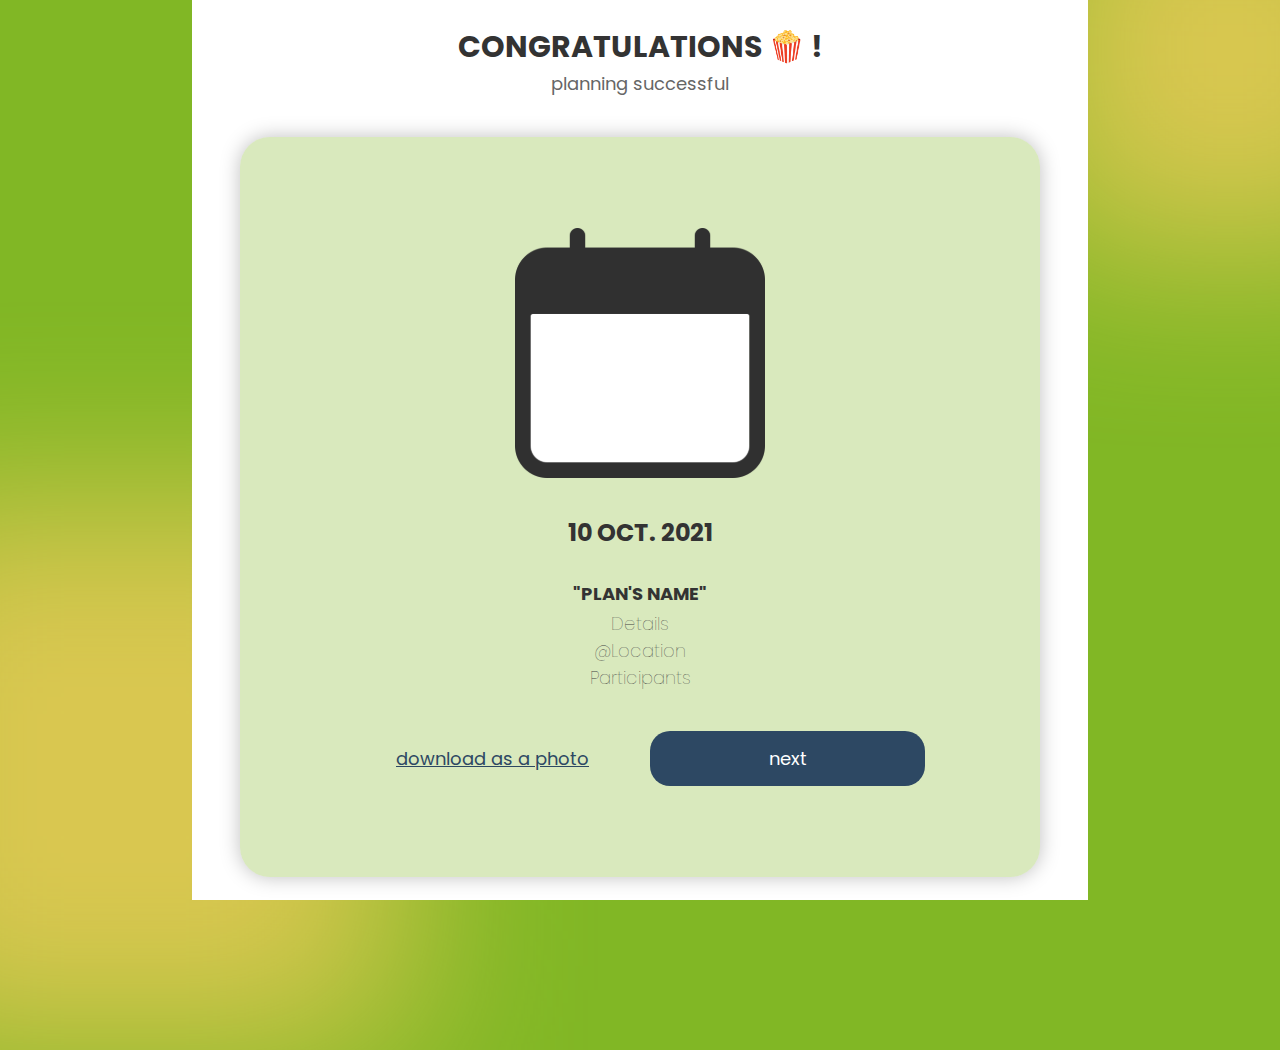
==== green/index.html @ aca07984 "🍔" ====
<!DOCTYPE html>
<html lang="en">
  <head>
    <meta charset="UTF-8" />
    <meta http-equiv="X-UA-Compatible" content="IE=edge" />
    <meta name="viewport" content="width=device-width, initial-scale=1.0" />
    <title>Bookie-green</title>
    <link rel="stylesheet" href="styles.css" />
    <link rel="preconnect" href="https://fonts.googleapis.com" />
    <link rel="preconnect" href="https://fonts.gstatic.com" crossorigin />
    <link
      href="https://fonts.googleapis.com/css2?family=Poppins&display=swap"
      rel="stylesheet"
    />
  </head>
  <body>
    <div class="container">
      <div class="box">
        <div class="header">
          <p class="capitalLetter">CONGRATULATIONS 🍿 !</p>
          <p class="status">planning successful</p>
        </div>
        <div class="card">
          <div class="icon">
              <svg width="250" height="250" viewBox="0 0 250 250" fill="none" xmlns="http://www.w3.org/2000/svg" xmlns:xlink="http://www.w3.org/1999/xlink">
                  <rect x="10" y="70" width="224.667" height="168" fill="white"/>
                  <rect width="250" height="250" fill="url(#pattern0)"/>
                  <path d="" fill="#333333"/>
                  <defs>
                  <pattern id="pattern0" patternContentUnits="objectBoundingBox" width="1" height="1">
                  <use xlink:href="#image0_385:30" transform="scale(0.00195312)"/>
                  </pattern>
                  <image id="image0_385:30" width="512" height="512" xlink:href="[data-uri]"/>
                  </defs>
              </svg>      
          </div>
          <!--here-->
          <div class="output">
              <div class="date">10 OCT. 2021</div>
              <div class="planContainer">
                <div id="planName">"PLAN'S NAME"</div>
                <div class="plan">Details</div>
                <div class="plan">@Location</div>
                <div class="plan">Participants</div>
              </div>
          </div>
          <div class="interact">
              <div class="photo">download as a photo</div>
              <button id="next">next</button>
          </div>
          <!--here-->
        </div>
      </div>
      <div class="circleYellow" id="one"></div>
      <div class="circleYellow" id="two"></div>
    </div>
  </body>
</html>
---- green/styles.css ----
*{
    font-family: Poppins, 'san-serif' ;
    font-size: 18px;
    color: #333;
}
body{
    background-color: #81B725;
    height: 100vh;
    overflow: hidden;
}
#one{
    position: absolute;
    width: 400px;
    height: 400px;
    top: -150px;
    right: -150px;
    background-color: #FFCE63;
    opacity: 70%;
    z-index: -1;
    filter: blur(90px);
}
#two{
    position: absolute;
    width: 550px;
    height: 550px;
    bottom: -150px;
    left: -150px;
    background-color: #FFCE63;
    opacity: 70%;
    z-index: -1;
    filter: blur(90px);
}
.container{
    display: flex;
    justify-content: center;
    align-items: center;
}
.box{
    position: absolute;
    top: 0;
    display: flex;
    flex-direction: column;
    justify-content: center;
    align-items: center;
    width: 70vw;
    height: 100vh;
    background-color: #fff;
}
.capitalLetter{
    font-weight: bold;
    text-align: center;
    font-size: 30px;
    margin: 0px;
}
.status{
    text-align: center;
    margin: 0;
    color: #666;
}
.card{
    background: rgba(129, 183, 37, 0.3);
    box-shadow: 0px 0px 20px rgba(0, 0, 0, 0.25);
    border-radius: 30px;
    margin-top: 40px;
    width: 800px;
    height: 740px;
    display: flex;
    justify-content: center;
    align-items: center;
    flex-direction: column;
}
.output{
    margin-top: 30px;
}
.date{
    font-size: 24px;
    font-weight: bold;
}
.planContainer{
    margin-top: 30px;
    text-align: center;
}
#planName{
    font-weight: bold;
    margin-bottom: 3px;
    font-size: 18px;
}
.plan{
    font-weight: lighter;
    color: #404040;
}
.interact{
    margin-top: 40px;
    display: flex;
    flex-direction: row;
}
.photo{
    width: 275px;
    height: 55px;
    display: flex;
    justify-content: center;
    align-items: center;
    color: #2D4863;
    text-decoration: underline;
}
button#next{
    border-radius: 20px;
    width: 275px;
    height: 55px;
    border: none;
    margin-left: 20px;
    background-color: #2D4863;
    color: #fff;
}
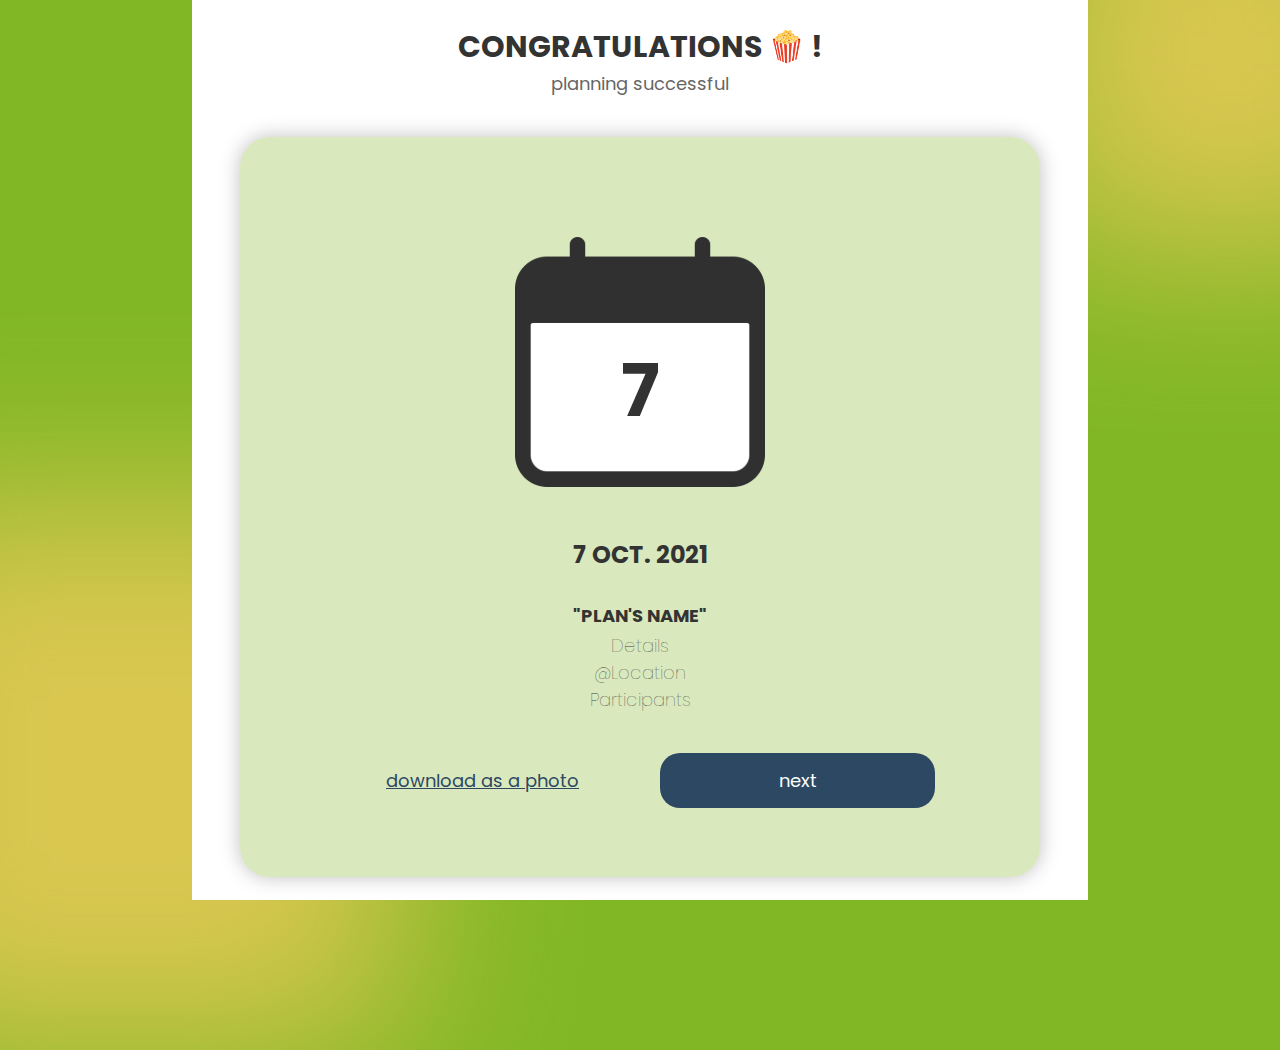
==== commit f23f532d: "🔥" ====
--- a/green/index.html
+++ b/green/index.html
@@ -20,39 +20,44 @@
           <p class="capitalLetter">CONGRATULATIONS 🍿 !</p>
           <p class="status">planning successful</p>
         </div>
-        <div class="card">
-          <div class="icon">
-              <svg width="250" height="250" viewBox="0 0 250 250" fill="none" xmlns="http://www.w3.org/2000/svg" xmlns:xlink="http://www.w3.org/1999/xlink">
-                  <rect x="10" y="70" width="224.667" height="168" fill="white"/>
-                  <rect width="250" height="250" fill="url(#pattern0)"/>
-                  <path d="" fill="#333333"/>
-                  <defs>
-                  <pattern id="pattern0" patternContentUnits="objectBoundingBox" width="1" height="1">
-                  <use xlink:href="#image0_385:30" transform="scale(0.00195312)"/>
-                  </pattern>
-                  <image id="image0_385:30" width="512" height="512" xlink:href="[data-uri]"/>
-                  </defs>
-              </svg>      
+        <div class="cardContainer">
+          <div class="card">
+            <div class="icon">
+              <div class="showDate">
+                <div id="numberDate">7</div> <!--date here pls-->
+              </div>
+              <svg width="250" height="250" viewBox="0 0 250 250" fill="none" 
+                xmlns="http://www.w3.org/2000/svg" xmlns:xlink="http://www.w3.org/1999/xlink">
+                <rect width="250" height="250" fill="url(#pattern0)"/>
+                <defs>
+                <pattern id="pattern0" patternContentUnits="objectBoundingBox" width="1" height="1">
+                <use xlink:href="#image0_144:156" transform="scale(0.00195312)"/>
+                </pattern>
+                <image id="image0_144:156" width="512" height="512" xlink:href="[data-uri]"/>
+                </defs>
+              </svg>
+            </div> 
           </div>
-          <!--here-->
-          <div class="output">
-              <div class="date">10 OCT. 2021</div>
-              <div class="planContainer">
-                <div id="planName">"PLAN'S NAME"</div>
-                <div class="plan">Details</div>
-                <div class="plan">@Location</div>
-                <div class="plan">Participants</div>
+            <div class="bottom">
+              <div class="output">
+                <div id="date">7 OCT. 2021</div> <!--date again-->
+                <div class="planContainer">
+                  <div id="planName">"PLAN'S NAME"</div>
+                  <div class="plan">Details</div>
+                  <div class="plan">@Location</div>
+                  <div class="plan">Participants</div>
+                </div>
+                <div class="interact">
+                    <div class="goPhoto">download as a photo</div>
+                    <button id="next">next</button>
+                </div>
               </div>
+            </div>
           </div>
-          <div class="interact">
-              <div class="photo">download as a photo</div>
-              <button id="next">next</button>
-          </div>
-          <!--here-->
         </div>
       </div>
       <div class="circleYellow" id="one"></div>
       <div class="circleYellow" id="two"></div>
     </div>
   </body>
-</html>
+</html>--- a/green/styles.css
+++ b/green/styles.css
@@ -57,7 +57,7 @@
     margin: 0;
     color: #666;
 }
-.card{
+.cardContainer{
     background: rgba(129, 183, 37, 0.3);
     box-shadow: 0px 0px 20px rgba(0, 0, 0, 0.25);
     border-radius: 30px;
@@ -65,16 +65,51 @@
     width: 800px;
     height: 740px;
     display: flex;
+    align-items: center;
+    flex-direction: column;
+    position: relative;
+}
+.card{
+    display: flex;
+    flex-direction: column;
+    align-items: center;
+    height: 740px;
+    width: 590px;
+}
+.bottom{
+    position: absolute;
+    margin-top: 370px;
+}
+.output{
+    margin-top: 30px; 
+}
+.icon{
+    margin-top: 100px;
+    display: flex;
     justify-content: center;
     align-items: center;
-    flex-direction: column;
+    width: 250px;
 }
-.output{
-    margin-top: 30px;
+.showDate{
+    margin-top: 50px;
+    width: 230px;
+    height: 200px;
+    border-radius: 20px;
+    background-color: #fff;
+    text-align: center;
 }
-.date{
+#numberDate{
+    font-size: 72px;
+    margin-top: 50px;
+    font-weight: bolder;
+}
+svg{
+    position: absolute;
+}
+#date{
     font-size: 24px;
     font-weight: bold;
+    text-align: center;
 }
 .planContainer{
     margin-top: 30px;
@@ -94,7 +129,7 @@
     display: flex;
     flex-direction: row;
 }
-.photo{
+.goPhoto{
     width: 275px;
     height: 55px;
     display: flex;
@@ -102,6 +137,11 @@
     align-items: center;
     color: #2D4863;
     text-decoration: underline;
+    margin-right: 20px;
+}
+.photo:hover{
+    color: #333;
+    cursor: pointer;
 }
 button#next{
     border-radius: 20px;
@@ -111,4 +151,8 @@
     margin-left: 20px;
     background-color: #2D4863;
     color: #fff;
+    cursor: pointer;
 }
+#next:hover{
+    background-color: #333;
+}